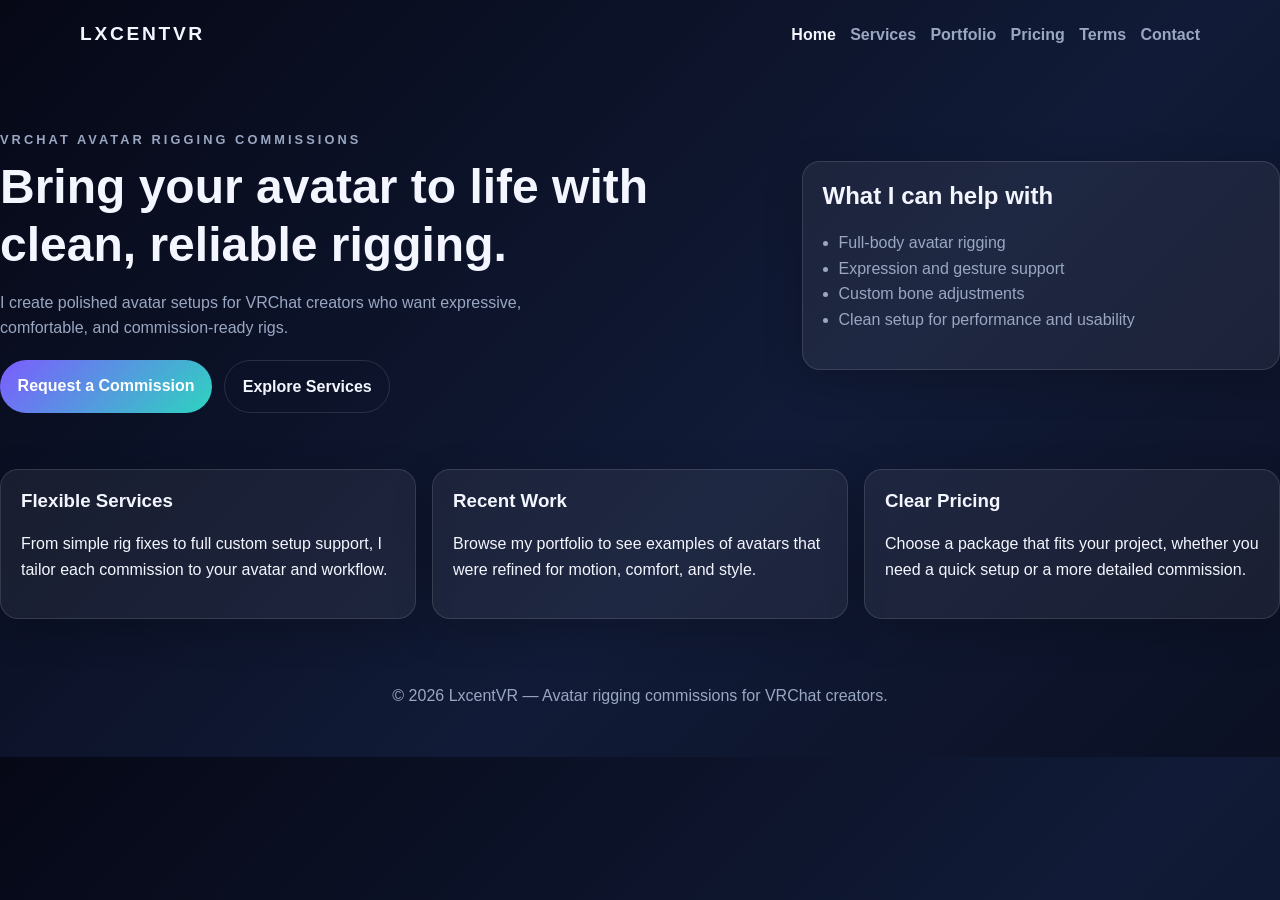
==== index.html @ e84f49bc "testing out Website" ====
<!DOCTYPE html>
<html lang="en">
  <head>
    <meta charset="UTF-8" />
    <meta name="viewport" content="width=device-width, initial-scale=1.0" />
    <title>LxcentVR | VRChat Avatar Rigging</title>
    <meta
      name="description"
      content="Commission avatar rigging services for VRChat creators. Clean rigs, custom support, and polished results."
    />
    <link rel="stylesheet" href="style.css" />
  </head>
  <body>
    <header class="site-header">
      <a class="brand" href="index.html">LxcentVR</a>
      <nav class="nav-links" aria-label="Main navigation">
        <a class="active" href="index.html">Home</a>
        <a href="services.html">Services</a>
        <a href="portfolio.html">Portfolio</a>
        <a href="pricing.html">Pricing</a>
        <a href="terms.html">Terms</a>
        <a href="contact.html">Contact</a>
      </nav>
    </header>

    <main>
      <section class="hero">
        <div>
          <p class="eyebrow">VRChat Avatar Rigging Commissions</p>
          <h1>Bring your avatar to life with clean, reliable rigging.</h1>
          <p>
            I create polished avatar setups for VRChat creators who want expressive,
            comfortable, and commission-ready rigs.
          </p>
          <div class="hero-actions">
            <a class="button primary" href="contact.html">Request a Commission</a>
            <a class="button secondary" href="services.html">Explore Services</a>
          </div>
        </div>

        <div class="hero-card">
          <h2>What I can help with</h2>
          <ul>
            <li>Full-body avatar rigging</li>
            <li>Expression and gesture support</li>
            <li>Custom bone adjustments</li>
            <li>Clean setup for performance and usability</li>
          </ul>
        </div>
      </section>

      <section class="cards-grid">
        <article class="card">
          <h3>Flexible Services</h3>
          <p>From simple rig fixes to full custom setup support, I tailor each commission to your avatar and workflow.</p>
        </article>
        <article class="card">
          <h3>Recent Work</h3>
          <p>Browse my portfolio to see examples of avatars that were refined for motion, comfort, and style.</p>
        </article>
        <article class="card">
          <h3>Clear Pricing</h3>
          <p>Choose a package that fits your project, whether you need a quick setup or a more detailed commission.</p>
        </article>
      </section>
    </main>

    <footer class="site-footer">
      <p>© 2026 LxcentVR — Avatar rigging commissions for VRChat creators.</p>
    </footer>
  </body>
</html>
---- style.css ----
:root {
  --bg: #060816;
  --bg-soft: #11162d;
  --panel: rgba(255, 255, 255, 0.06);
  --text: #f4f6ff;
  --muted: #9aa7c2;
  --accent: #7c5cff;
  --accent-2: #2dd4bf;
  --border: rgba(255, 255, 255, 0.12);
}

* {
  box-sizing: border-box;
}

body {
  margin: 0;
  font-family: "Segoe UI", Tahoma, Geneva, Verdana, sans-serif;
  background: linear-gradient(135deg, var(--bg), #111b37 60%, #0b1023);
  color: var(--text);
  line-height: 1.6;
}

img {
  max-width: 100%;
}

.site-header,
.page,
.site-footer {
  width: min(1120px, calc(100% - 2rem));
  margin: 0 auto;
}

.site-header {
  display: flex;
  justify-content: space-between;
  align-items: center;
  padding: 1.2rem 0;
}

.brand {
  font-size: 1.2rem;
  font-weight: 700;
  letter-spacing: 0.14em;
  text-transform: uppercase;
  color: var(--text);
  text-decoration: none;
}

.nav-links {
  display: flex;
  flex-wrap: wrap;
  gap: 0.9rem;
}

.nav-links a {
  color: var(--muted);
  text-decoration: none;
  font-weight: 600;
}

.nav-links a:hover,
.nav-links a.active {
  color: var(--text);
}

main {
  padding-bottom: 3rem;
}

.hero {
  display: grid;
  grid-template-columns: 1.3fr 0.8fr;
  gap: 1.5rem;
  padding: 3rem 0 2rem;
  align-items: center;
}

.eyebrow {
  color: var(--accent-2);
  letter-spacing: 0.24em;
  text-transform: uppercase;
  font-size: 0.8rem;
  font-weight: 700;
  margin-bottom: 0.5rem;
}

h1,
h2,
h3 {
  line-height: 1.2;
  margin-top: 0;
}

h1 {
  font-size: clamp(2rem, 4vw, 3rem);
  margin-bottom: 1rem;
}

.hero p {
  color: var(--muted);
  max-width: 60ch;
}

.hero-actions {
  display: flex;
  flex-wrap: wrap;
  gap: 0.75rem;
  margin-top: 1.2rem;
}

.button {
  display: inline-block;
  border-radius: 999px;
  padding: 0.8rem 1.1rem;
  text-decoration: none;
  font-weight: 700;
  transition: transform 0.2s ease, background 0.2s ease;
}

.button:hover {
  transform: translateY(-1px);
}

.button.primary {
  background: linear-gradient(135deg, var(--accent), var(--accent-2));
  color: white;
}

.button.secondary {
  background: transparent;
  border: 1px solid var(--border);
  color: var(--text);
}

.hero-card,
.card,
.price-card,
.contact-form {
  background: var(--panel);
  border: 1px solid var(--border);
  border-radius: 18px;
  padding: 1.25rem;
  box-shadow: 0 12px 40px rgba(0, 0, 0, 0.2);
}

.hero-card ul {
  padding-left: 1rem;
  color: var(--muted);
}

.cards-grid,
.pricing-grid {
  display: grid;
  gap: 1rem;
  grid-template-columns: repeat(3, minmax(0, 1fr));
  margin-top: 1.5rem;
}

.page {
  padding: 2rem 0 3rem;
}

.page-intro {
  margin-bottom: 1.5rem;
}

.price-card.featured {
  border-color: var(--accent-2);
  transform: translateY(-3px);
}

.price {
  font-size: 1.8rem;
  font-weight: 700;
  color: var(--accent-2);
}

.contact-layout {
  display: grid;
  grid-template-columns: 1.2fr 0.8fr;
  gap: 1rem;
}

.contact-form {
  display: grid;
  gap: 0.9rem;
}

label {
  display: grid;
  gap: 0.35rem;
  color: var(--muted);
  font-weight: 600;
}

input,
textarea {
  width: 100%;
  border: 1px solid var(--border);
  border-radius: 12px;
  padding: 0.8rem 0.9rem;
  background: rgba(255, 255, 255, 0.04);
  color: var(--text);
}

input::placeholder,
textarea::placeholder {
  color: #7a86a6;
}

.site-footer {
  padding: 0 0 2rem;
  color: var(--muted);
  text-align: center;
}

@media (max-width: 860px) {
  .hero,
  .contact-layout,
  .cards-grid,
  .pricing-grid {
    grid-template-columns: 1fr;
  }

  .site-header {
    flex-direction: column;
    gap: 0.7rem;
  }
}
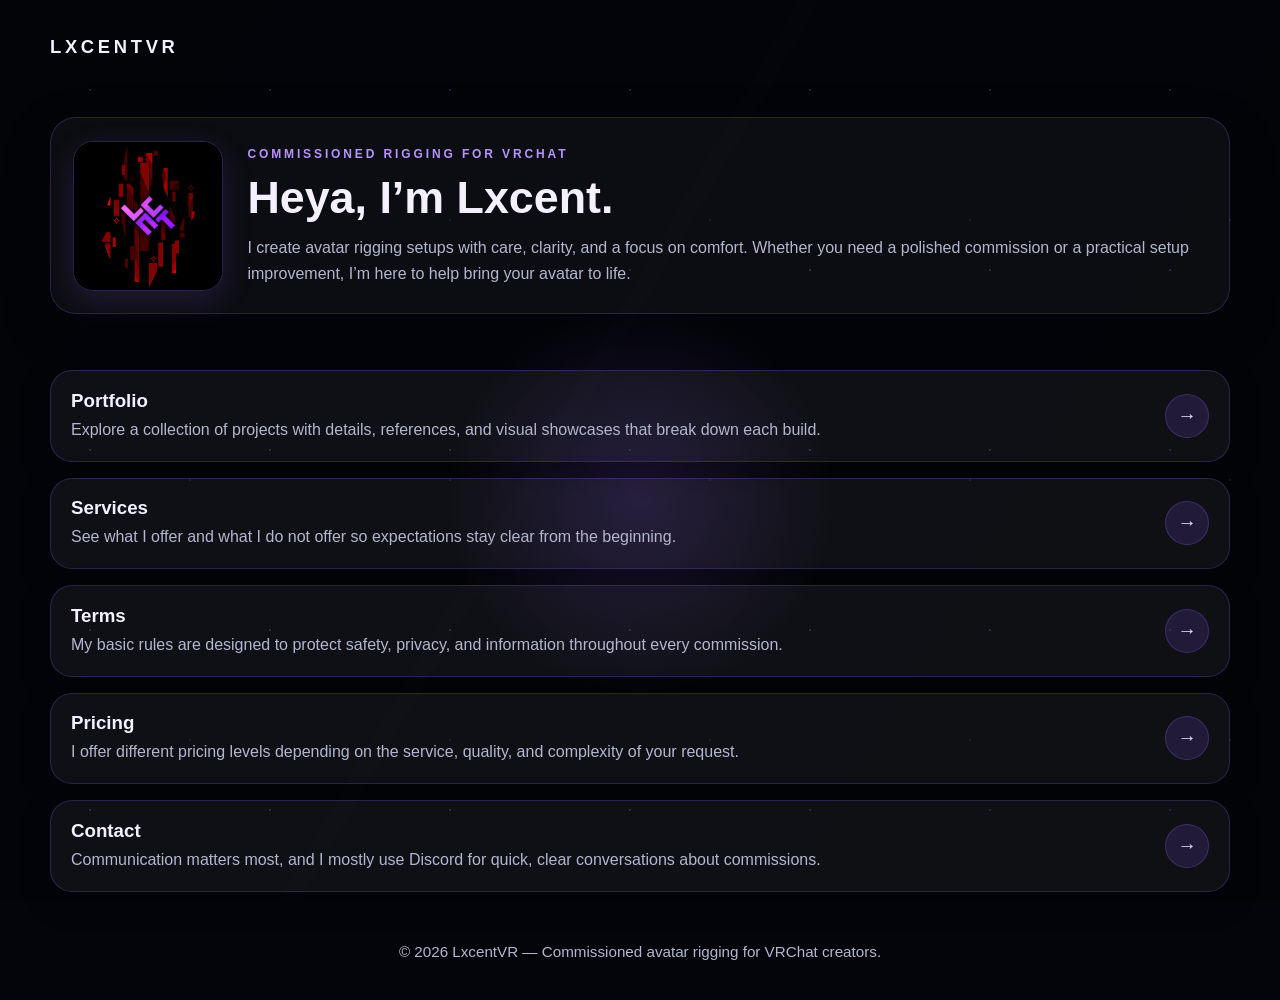
==== commit 60d73194: "Updating the looks" ====
--- a/index.html
+++ b/index.html
@@ -9,64 +9,92 @@
       content="Commission avatar rigging services for VRChat creators. Clean rigs, custom support, and polished results."
     />
     <link rel="stylesheet" href="style.css" />
+    <script defer src="script.js"></script>
   </head>
   <body>
-    <header class="site-header">
-      <a class="brand" href="index.html">LxcentVR</a>
-      <nav class="nav-links" aria-label="Main navigation">
-        <a class="active" href="index.html">Home</a>
-        <a href="services.html">Services</a>
-        <a href="portfolio.html">Portfolio</a>
-        <a href="pricing.html">Pricing</a>
-        <a href="terms.html">Terms</a>
-        <a href="contact.html">Contact</a>
-      </nav>
-    </header>
+    <div class="stars-layer" aria-hidden="true"></div>
 
-    <main>
-      <section class="hero">
-        <div>
-          <p class="eyebrow">VRChat Avatar Rigging Commissions</p>
-          <h1>Bring your avatar to life with clean, reliable rigging.</h1>
-          <p>
-            I create polished avatar setups for VRChat creators who want expressive,
-            comfortable, and commission-ready rigs.
-          </p>
-          <div class="hero-actions">
-            <a class="button primary" href="contact.html">Request a Commission</a>
-            <a class="button secondary" href="services.html">Explore Services</a>
+    <div class="page-shell">
+      <header class="site-header">
+        <a class="brand" href="index.html">LxcentVR</a>
+      </header>
+
+      <main>
+        <section class="hero intro-panel">
+          <div class="profile-block">
+            <img
+              class="profile-image"
+              src="General Images/Banner by Kaede Koro with Watermark.png"
+              alt="Lxcent profile banner"
+            />
+            <div>
+              <p class="eyebrow">Commissioned rigging for VRChat</p>
+              <h1>Heya, I’m Lxcent.</h1>
+              <p>
+                I create avatar rigging setups with care, clarity, and a focus on comfort.
+                Whether you need a polished commission or a practical setup improvement,
+                I’m here to help bring your avatar to life.
+              </p>
+            </div>
           </div>
-        </div>
+        </section>
 
-        <div class="hero-card">
-          <h2>What I can help with</h2>
-          <ul>
-            <li>Full-body avatar rigging</li>
-            <li>Expression and gesture support</li>
-            <li>Custom bone adjustments</li>
-            <li>Clean setup for performance and usability</li>
-          </ul>
-        </div>
-      </section>
+        <section class="cards-grid">
+          <a class="card-link" href="portfolio.html">
+            <article class="card nav-card">
+              <div>
+                <h3>Portfolio</h3>
+                <p>Explore a collection of projects with details, references, and visual showcases that break down each build.</p>
+              </div>
+              <span class="card-arrow">→</span>
+            </article>
+          </a>
 
-      <section class="cards-grid">
-        <article class="card">
-          <h3>Flexible Services</h3>
-          <p>From simple rig fixes to full custom setup support, I tailor each commission to your avatar and workflow.</p>
-        </article>
-        <article class="card">
-          <h3>Recent Work</h3>
-          <p>Browse my portfolio to see examples of avatars that were refined for motion, comfort, and style.</p>
-        </article>
-        <article class="card">
-          <h3>Clear Pricing</h3>
-          <p>Choose a package that fits your project, whether you need a quick setup or a more detailed commission.</p>
-        </article>
-      </section>
-    </main>
+          <a class="card-link" href="services.html">
+            <article class="card nav-card">
+              <div>
+                <h3>Services</h3>
+                <p>See what I offer and what I do not offer so expectations stay clear from the beginning.</p>
+              </div>
+              <span class="card-arrow">→</span>
+            </article>
+          </a>
 
-    <footer class="site-footer">
-      <p>© 2026 LxcentVR — Avatar rigging commissions for VRChat creators.</p>
-    </footer>
+          <a class="card-link" href="terms.html">
+            <article class="card nav-card">
+              <div>
+                <h3>Terms</h3>
+                <p>My basic rules are designed to protect safety, privacy, and information throughout every commission.</p>
+              </div>
+              <span class="card-arrow">→</span>
+            </article>
+          </a>
+
+          <a class="card-link" href="pricing.html">
+            <article class="card nav-card">
+              <div>
+                <h3>Pricing</h3>
+                <p>I offer different pricing levels depending on the service, quality, and complexity of your request.</p>
+              </div>
+              <span class="card-arrow">→</span>
+            </article>
+          </a>
+
+          <a class="card-link" href="contact.html">
+            <article class="card nav-card">
+              <div>
+                <h3>Contact</h3>
+                <p>Communication matters most, and I mostly use Discord for quick, clear conversations about commissions.</p>
+              </div>
+              <span class="card-arrow">→</span>
+            </article>
+          </a>
+        </section>
+      </main>
+
+      <footer class="site-footer">
+        <p>© 2026 LxcentVR — Commissioned avatar rigging for VRChat creators.</p>
+      </footer>
+    </div>
   </body>
 </html>
--- a/style.css
+++ b/style.css
@@ -1,152 +1,139 @@
 :root {
-  --bg: #060816;
-  --bg-soft: #11162d;
-  --panel: rgba(255, 255, 255, 0.06);
-  --text: #f4f6ff;
-  --muted: #9aa7c2;
-  --accent: #7c5cff;
-  --accent-2: #2dd4bf;
-  --border: rgba(255, 255, 255, 0.12);
+  --bg: #04050a;
+  --panel: rgba(255, 255, 255, 0.05);
+  --panel-hover: rgba(255, 255, 255, 0.1);
+  --text: #f4f0ff;
+  --muted: #b2b7cf;
+  --accent: #8c5bff;
+  --accent-soft: rgba(140, 91, 255, 0.25);
+  --border: rgba(140, 91, 255, 0.24);
+  --pointer-x: 50%;
+  --pointer-y: 50%;
+  --star-brightness: 0.35;
 }
 
 * {
   box-sizing: border-box;
+}
+
+html {
+  scroll-behavior: smooth;
 }
 
 body {
   margin: 0;
   font-family: "Segoe UI", Tahoma, Geneva, Verdana, sans-serif;
-  background: linear-gradient(135deg, var(--bg), #111b37 60%, #0b1023);
   color: var(--text);
   line-height: 1.6;
+  background: radial-gradient(circle at var(--pointer-x) var(--pointer-y), rgba(140, 91, 255, 0.18), transparent 24%), var(--bg);
+  min-height: 100vh;
+}
+
+body::before {
+  content: "";
+  position: fixed;
+  inset: 0;
+  background-image:
+    radial-gradient(circle, rgba(140, 91, 255, 0.72) 1px, transparent 1.2px),
+    radial-gradient(circle, rgba(140, 91, 255, 0.45) 1px, transparent 1.3px);
+  background-size: 180px 180px, 260px 260px;
+  background-position: 0 0, 60px 90px;
+  opacity: calc(0.24 + var(--star-brightness) * 0.35);
+  pointer-events: none;
+  z-index: -2;
+}
+
+body::after {
+  content: "";
+  position: fixed;
+  inset: 0;
+  background: linear-gradient(120deg, rgba(0, 0, 0, 0.15), transparent 45%, rgba(0, 0, 0, 0.2));
+  pointer-events: none;
+  z-index: -1;
 }
 
 img {
   max-width: 100%;
-}
-
-.site-header,
-.page,
-.site-footer {
-  width: min(1120px, calc(100% - 2rem));
+  display: block;
+}
+
+.page-shell {
+  width: min(1180px, calc(100% - 2rem));
   margin: 0 auto;
+  padding: 1rem 0 2rem;
 }
 
 .site-header {
   display: flex;
   justify-content: space-between;
   align-items: center;
-  padding: 1.2rem 0;
+  padding: 1rem 0 1.5rem;
 }
 
 .brand {
-  font-size: 1.2rem;
+  font-size: 1.15rem;
   font-weight: 700;
-  letter-spacing: 0.14em;
+  letter-spacing: 0.2em;
   text-transform: uppercase;
   color: var(--text);
   text-decoration: none;
 }
 
-.nav-links {
+main {
+  padding-bottom: 2rem;
+}
+
+.hero {
+  padding: 1rem 0 2rem;
+}
+
+.intro-panel {
+  padding: 2rem 0 2.5rem;
+}
+
+.profile-block {
   display: flex;
-  flex-wrap: wrap;
-  gap: 0.9rem;
-}
-
-.nav-links a {
-  color: var(--muted);
-  text-decoration: none;
-  font-weight: 600;
-}
-
-.nav-links a:hover,
-.nav-links a.active {
-  color: var(--text);
-}
-
-main {
-  padding-bottom: 3rem;
-}
-
-.hero {
-  display: grid;
-  grid-template-columns: 1.3fr 0.8fr;
+  align-items: center;
   gap: 1.5rem;
-  padding: 3rem 0 2rem;
-  align-items: center;
+  background: rgba(255, 255, 255, 0.04);
+  border: 1px solid var(--border);
+  border-radius: 26px;
+  padding: 1.4rem;
+  box-shadow: 0 18px 50px rgba(0, 0, 0, 0.22);
+}
+
+.profile-image {
+  width: 150px;
+  height: 150px;
+  object-fit: cover;
+  border-radius: 20px;
+  border: 1px solid var(--border);
+  box-shadow: 0 10px 30px rgba(140, 91, 255, 0.16);
 }
 
 .eyebrow {
-  color: var(--accent-2);
+  color: #b893ff;
   letter-spacing: 0.24em;
   text-transform: uppercase;
-  font-size: 0.8rem;
+  font-size: 0.75rem;
   font-weight: 700;
-  margin-bottom: 0.5rem;
+  margin: 0 0 0.5rem;
 }
 
 h1,
 h2,
 h3 {
-  line-height: 1.2;
+  line-height: 1.15;
   margin-top: 0;
 }
 
 h1 {
-  font-size: clamp(2rem, 4vw, 3rem);
-  margin-bottom: 1rem;
-}
-
-.hero p {
-  color: var(--muted);
-  max-width: 60ch;
-}
-
-.hero-actions {
-  display: flex;
-  flex-wrap: wrap;
-  gap: 0.75rem;
-  margin-top: 1.2rem;
-}
-
-.button {
-  display: inline-block;
-  border-radius: 999px;
-  padding: 0.8rem 1.1rem;
-  text-decoration: none;
-  font-weight: 700;
-  transition: transform 0.2s ease, background 0.2s ease;
-}
-
-.button:hover {
-  transform: translateY(-1px);
-}
-
-.button.primary {
-  background: linear-gradient(135deg, var(--accent), var(--accent-2));
-  color: white;
-}
-
-.button.secondary {
-  background: transparent;
-  border: 1px solid var(--border);
-  color: var(--text);
-}
-
-.hero-card,
-.card,
-.price-card,
-.contact-form {
-  background: var(--panel);
-  border: 1px solid var(--border);
-  border-radius: 18px;
-  padding: 1.25rem;
-  box-shadow: 0 12px 40px rgba(0, 0, 0, 0.2);
-}
-
-.hero-card ul {
-  padding-left: 1rem;
+  font-size: clamp(2rem, 3.6vw, 2.8rem);
+  margin-bottom: 0.7rem;
+}
+
+p {
+  margin: 0;
   color: var(--muted);
 }
 
@@ -154,38 +141,118 @@
 .pricing-grid {
   display: grid;
   gap: 1rem;
-  grid-template-columns: repeat(3, minmax(0, 1fr));
-  margin-top: 1.5rem;
+  margin-top: 1rem;
+}
+
+.cards-grid {
+  grid-template-columns: 1fr;
+}
+
+.card-link {
+  text-decoration: none;
+  color: inherit;
+}
+
+.card,
+.price-card,
+.contact-form {
+  position: relative;
+  background: rgba(255, 255, 255, 0.05);
+  border: 1px solid var(--border);
+  border-radius: 22px;
+  padding: 1.15rem 1.25rem;
+  box-shadow: 0 10px 32px rgba(0, 0, 0, 0.24);
+  transition: transform 0.25s ease, border-color 0.25s ease, background-color 0.25s ease, box-shadow 0.25s ease;
+}
+
+.card:hover,
+.price-card:hover,
+.contact-form:hover,
+.project-card:hover {
+  transform: translateY(-5px);
+  border-color: #c6a9ff;
+  background: var(--panel-hover);
+  box-shadow: 0 12px 45px rgba(140, 91, 255, 0.16);
+}
+
+.nav-card {
+  display: flex;
+  justify-content: space-between;
+  align-items: center;
+  gap: 1rem;
+}
+
+.nav-card h3 {
+  margin-bottom: 0.35rem;
+}
+
+.card-arrow {
+  display: inline-flex;
+  width: 44px;
+  height: 44px;
+  align-items: center;
+  justify-content: center;
+  border-radius: 50%;
+  background: rgba(140, 91, 255, 0.15);
+  color: #e7dcff;
+  font-size: 1.2rem;
+  border: 1px solid rgba(140, 91, 255, 0.28);
+  transition: background-color 0.25s ease, color 0.25s ease;
+}
+
+.card-link:hover .card-arrow {
+  background: rgba(140, 91, 255, 0.35);
+  color: white;
 }
 
 .page {
-  padding: 2rem 0 3rem;
+  padding: 1rem 0 2rem;
 }
 
 .page-intro {
-  margin-bottom: 1.5rem;
+  margin-bottom: 1.2rem;
+}
+
+.portfolio-grid {
+  grid-template-columns: 1fr;
+}
+
+.project-card {
+  overflow: hidden;
+  padding: 0;
+}
+
+.project-card img {
+  width: 100%;
+  height: 230px;
+  object-fit: cover;
+  border-bottom: 1px solid var(--border);
+}
+
+.project-content {
+  padding: 1rem 1.2rem 1.2rem;
 }
 
 .price-card.featured {
-  border-color: var(--accent-2);
-  transform: translateY(-3px);
+  border-color: #c6a9ff;
 }
 
 .price {
   font-size: 1.8rem;
   font-weight: 700;
-  color: var(--accent-2);
+  color: #c6a9ff;
+  margin: 0.25rem 0 0.4rem;
 }
 
 .contact-layout {
   display: grid;
-  grid-template-columns: 1.2fr 0.8fr;
+  grid-template-columns: 1.1fr 0.9fr;
   gap: 1rem;
 }
 
 .contact-form {
   display: grid;
-  gap: 0.9rem;
+  gap: 0.8rem;
 }
 
 label {
@@ -207,25 +274,36 @@
 
 input::placeholder,
 textarea::placeholder {
-  color: #7a86a6;
+  color: #7c85a3;
 }
 
 .site-footer {
-  padding: 0 0 2rem;
+  padding: 1rem 0 0.25rem;
   color: var(--muted);
   text-align: center;
+  font-size: 0.95rem;
+}
+
+.stars-layer {
+  position: fixed;
+  inset: 0;
+  pointer-events: none;
+  z-index: -1;
 }
 
 @media (max-width: 860px) {
-  .hero,
-  .contact-layout,
-  .cards-grid,
-  .pricing-grid {
+  .profile-block,
+  .contact-layout {
     grid-template-columns: 1fr;
+    display: grid;
   }
 
+  .profile-image {
+    width: 100%;
+    height: 220px;
+  }
+
   .site-header {
-    flex-direction: column;
-    gap: 0.7rem;
+    justify-content: center;
   }
 }
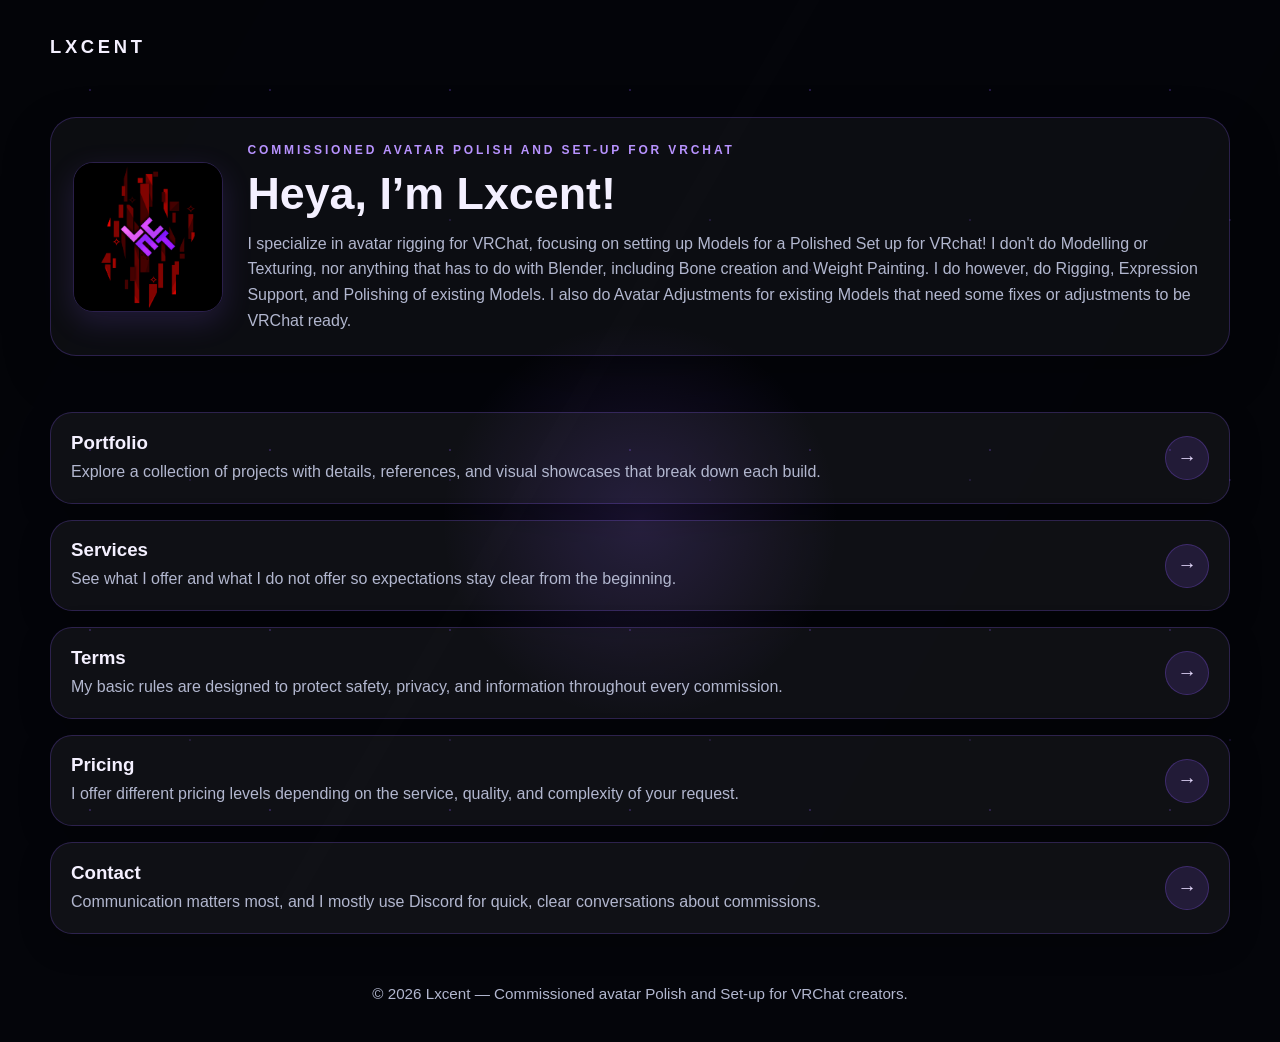
==== commit 73998585: "Small index changes" ====
--- a/index.html
+++ b/index.html
@@ -3,10 +3,10 @@
   <head>
     <meta charset="UTF-8" />
     <meta name="viewport" content="width=device-width, initial-scale=1.0" />
-    <title>LxcentVR | VRChat Avatar Rigging</title>
+    <title>Lxcent | VRChat Avatar Feature Setup & Polish</title>
     <meta
       name="description"
-      content="Commission avatar rigging services for VRChat creators. Clean rigs, custom support, and polished results."
+      content="Commission avatar polishing and set-up services for VRChat Models. Clean rigs, custom support, and polished results."
     />
     <link rel="stylesheet" href="style.css" />
     <script defer src="script.js"></script>
@@ -16,7 +16,7 @@
 
     <div class="page-shell">
       <header class="site-header">
-        <a class="brand" href="index.html">LxcentVR</a>
+        <a class="brand" href="index.html">Lxcent</a>
       </header>
 
       <main>
@@ -28,12 +28,12 @@
               alt="Lxcent profile banner"
             />
             <div>
-              <p class="eyebrow">Commissioned rigging for VRChat</p>
-              <h1>Heya, I’m Lxcent.</h1>
+              <p class="eyebrow">Commissioned Avatar Polish and Set-up for VRChat</p>
+              <h1>Heya, I’m Lxcent!</h1>
               <p>
-                I create avatar rigging setups with care, clarity, and a focus on comfort.
-                Whether you need a polished commission or a practical setup improvement,
-                I’m here to help bring your avatar to life.
+                I specialize in avatar rigging for VRChat, focusing on setting up Models for a Polished Set up for VRchat! 
+                I don't do Modelling or Texturing, nor anything that has to do with Blender, including Bone creation and Weight Painting. I do however, do Rigging, Expression Support, and Polishing of existing Models.
+                I also do Avatar Adjustments for existing Models that need some fixes or adjustments to be VRChat ready.
               </p>
             </div>
           </div>
@@ -93,7 +93,7 @@
       </main>
 
       <footer class="site-footer">
-        <p>© 2026 LxcentVR — Commissioned avatar rigging for VRChat creators.</p>
+        <p>© 2026 Lxcent — Commissioned avatar Polish and Set-up for VRChat creators.</p>
       </footer>
     </div>
   </body>
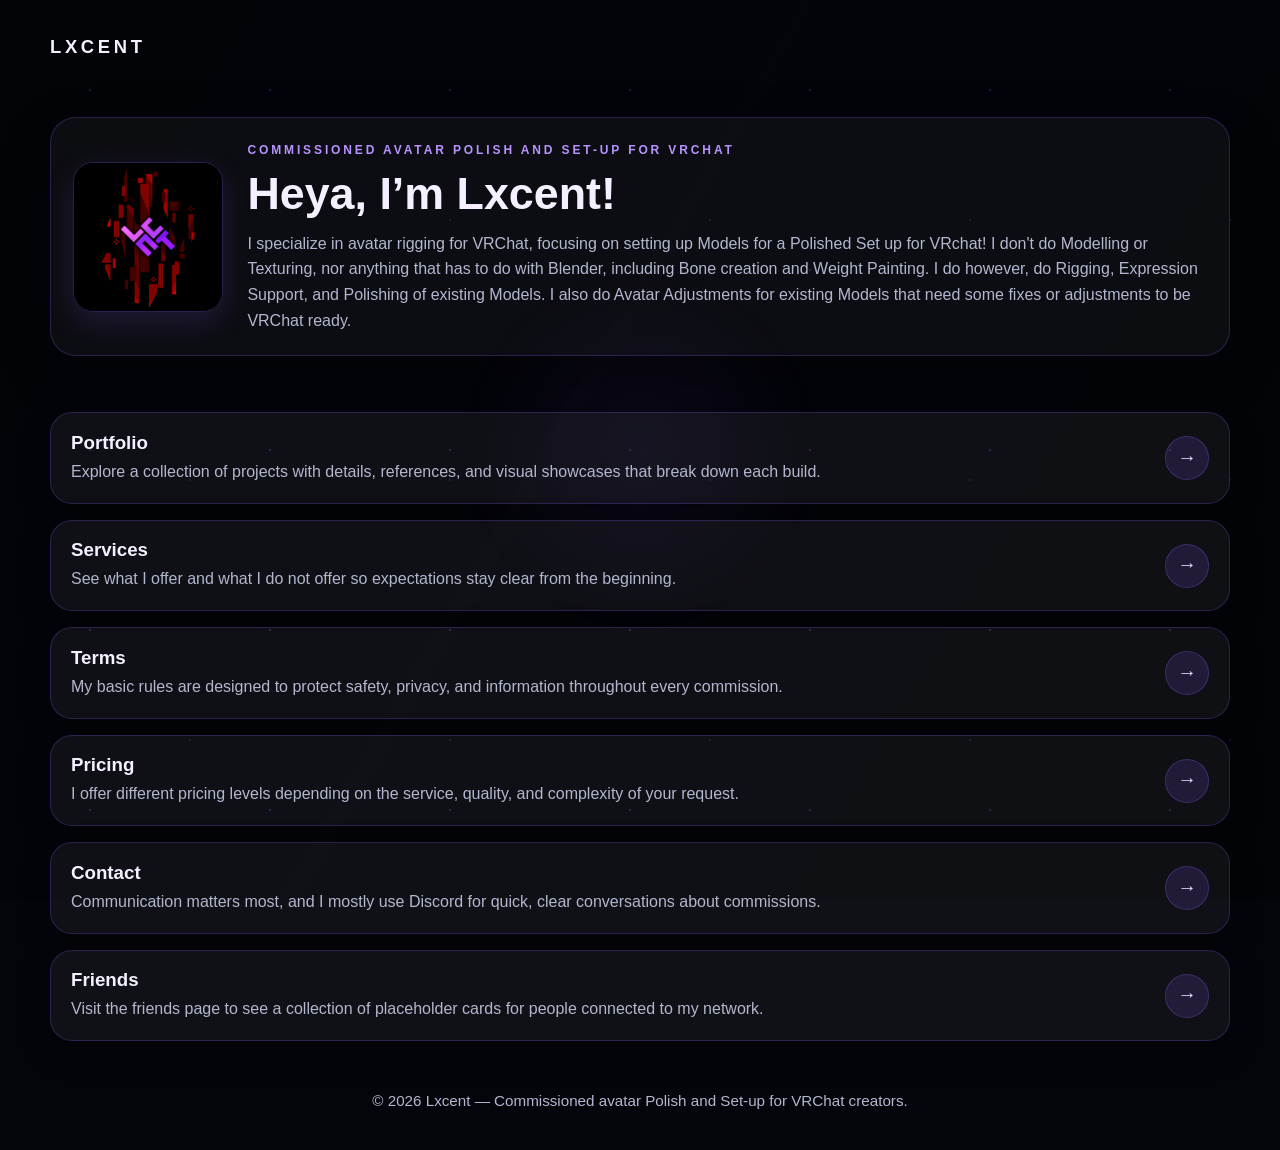
==== commit af909d94: "Added Friends card to index.html" ====
--- a/index.html
+++ b/index.html
@@ -4,6 +4,7 @@
     <meta charset="UTF-8" />
     <meta name="viewport" content="width=device-width, initial-scale=1.0" />
     <title>Lxcent | VRChat Avatar Feature Setup & Polish</title>
+    <icon rel="icon" href="General Images/Banner by Kaede Koro with Watermark.png" />
     <meta
       name="description"
       content="Commission avatar polishing and set-up services for VRChat Models. Clean rigs, custom support, and polished results."
@@ -89,6 +90,16 @@
               <span class="card-arrow">→</span>
             </article>
           </a>
+
+          <a class="card-link" href="friends.html">
+            <article class="card nav-card">
+              <div>
+                <h3>Friends</h3>
+                <p>Visit the friends page to see a collection of placeholder cards for people connected to my network.</p>
+              </div>
+              <span class="card-arrow">→</span>
+            </article>
+          </a>
         </section>
       </main>
 
--- a/style.css
+++ b/style.css
@@ -7,8 +7,8 @@
   --accent: #8c5bff;
   --accent-soft: rgba(140, 91, 255, 0.25);
   --border: rgba(140, 91, 255, 0.24);
-  --pointer-x: 50%;
-  --pointer-y: 50%;
+  --pointer-x: 50vw;
+  --pointer-y: 50vh;
   --star-brightness: 0.35;
 }
 
@@ -25,19 +25,21 @@
   font-family: "Segoe UI", Tahoma, Geneva, Verdana, sans-serif;
   color: var(--text);
   line-height: 1.6;
-  background: radial-gradient(circle at var(--pointer-x) var(--pointer-y), rgba(140, 91, 255, 0.18), transparent 24%), var(--bg);
+  background: var(--bg);
   min-height: 100vh;
+  padding: 0 0.8rem;
 }
 
 body::before {
   content: "";
   position: fixed;
   inset: 0;
-  background-image:
+  background:
+    radial-gradient(circle at var(--pointer-x) var(--pointer-y), rgba(140, 91, 255, 0.18), transparent 24%),
     radial-gradient(circle, rgba(140, 91, 255, 0.72) 1px, transparent 1.2px),
     radial-gradient(circle, rgba(140, 91, 255, 0.45) 1px, transparent 1.3px);
-  background-size: 180px 180px, 260px 260px;
-  background-position: 0 0, 60px 90px;
+  background-size: auto, 180px 180px, 260px 260px;
+  background-position: 0 0, 0 0, 60px 90px;
   opacity: calc(0.24 + var(--star-brightness) * 0.35);
   pointer-events: none;
   z-index: -2;
@@ -58,7 +60,7 @@
 }
 
 .page-shell {
-  width: min(1180px, calc(100% - 2rem));
+  width: min(1180px, 100%);
   margin: 0 auto;
   padding: 1rem 0 2rem;
 }
@@ -142,6 +144,7 @@
   display: grid;
   gap: 1rem;
   margin-top: 1rem;
+  width: 100%;
 }
 
 .cards-grid {
@@ -211,6 +214,11 @@
 
 .page-intro {
   margin-bottom: 1.2rem;
+  padding: 0 0.2rem;
+}
+
+.lower-section {
+  margin-top: 2rem;
 }
 
 .portfolio-grid {
@@ -237,6 +245,98 @@
   border-color: #c6a9ff;
 }
 
+.note-card,
+.status-note {
+  background: rgba(255, 255, 255, 0.05);
+  border: 1px solid var(--border);
+  border-radius: 22px;
+  padding: 1rem 1.2rem;
+  margin-bottom: 1rem;
+  box-shadow: 0 10px 32px rgba(0, 0, 0, 0.24);
+}
+
+.status-note {
+  display: flex;
+  justify-content: space-between;
+  gap: 1rem;
+  flex-wrap: wrap;
+}
+
+.pricing-two-column {
+  display: grid;
+  grid-template-columns: repeat(2, minmax(0, 1fr));
+  gap: 1rem;
+  margin-bottom: 1rem;
+}
+
+.pricing-panel {
+  display: flex;
+  flex-direction: column;
+  gap: 0.9rem;
+}
+
+.panel-description {
+  color: #c7cce3;
+}
+
+.package-select {
+  display: grid;
+  gap: 0.35rem;
+  color: var(--muted);
+  font-weight: 600;
+}
+
+.package-select select {
+  width: 100%;
+  border: 1px solid rgba(140, 91, 255, 0.35);
+  border-radius: 12px;
+  padding: 0.75rem 0.9rem;
+  background: linear-gradient(135deg, rgba(10, 12, 24, 0.95), rgba(34, 26, 56, 0.95));
+  color: var(--text);
+  box-shadow: inset 0 0 0 1px rgba(255, 255, 255, 0.04);
+  -moz-appearance: none;
+  -webkit-appearance: none;
+  appearance: none;
+  color-scheme: dark;
+}
+
+.package-select select:focus {
+  outline: none;
+  border-color: #c6a9ff;
+  box-shadow: 0 0 0 2px rgba(140, 91, 255, 0.25);
+}
+
+.package-select select option {
+  background: #120f1f;
+  color: var(--text);
+}
+
+.package-details {
+  padding: 0.8rem 0;
+  border-top: 1px solid rgba(140, 91, 255, 0.18);
+  border-bottom: 1px solid rgba(140, 91, 255, 0.18);
+}
+
+.package-details h4 {
+  margin: 0 0 0.5rem;
+  color: #d8c7ff;
+}
+
+.package-details ul {
+  padding-left: 1rem;
+  margin: 0 0 0.6rem;
+  color: var(--muted);
+}
+
+.negative-list {
+  color: #ffbdbd;
+}
+
+.package-footnote {
+  font-size: 0.95rem;
+  color: #c7cce3;
+}
+
 .price {
   font-size: 1.8rem;
   font-weight: 700;
@@ -244,15 +344,114 @@
   margin: 0.25rem 0 0.4rem;
 }
 
-.contact-layout {
+.custom-note {
+  margin-top: 0.5rem;
+}
+
+.contact-card {
+  background: rgba(255, 255, 255, 0.05);
+  border: 1px solid var(--border);
+  border-radius: 24px;
+  padding: 1.3rem;
+  box-shadow: 0 12px 40px rgba(0, 0, 0, 0.24);
+  max-width: 760px;
+  margin: 0 auto;
+}
+
+.friends-grid {
   display: grid;
-  grid-template-columns: 1.1fr 0.9fr;
+  grid-template-columns: repeat(2, minmax(0, 1fr));
   gap: 1rem;
-}
-
-.contact-form {
-  display: grid;
+  margin-top: 1rem;
+}
+
+.friend-card {
+  background: rgba(255, 255, 255, 0.05);
+  border: 1px solid var(--border);
+  border-radius: 24px;
+  padding: 1rem;
+  box-shadow: 0 12px 40px rgba(0, 0, 0, 0.24);
+  display: flex;
+  flex-direction: column;
+  gap: 0.9rem;
+}
+
+.friend-avatar {
+  width: 100%;
+  height: 220px;
+  object-fit: cover;
+  border-radius: 18px;
+  border: 1px solid var(--border);
+}
+
+.friend-content h3 {
+  margin-bottom: 0.4rem;
+}
+
+.friend-title {
+  letter-spacing: 0.2em;
+  text-transform: uppercase;
+  color: #c7b0ff;
+  font-size: 0.78rem;
+  font-weight: 700;
+}
+
+.friend-actions {
+  display: flex;
+  flex-wrap: wrap;
+  gap: 0.6rem;
+  margin-top: auto;
+}
+
+.contact-card h3 {
+  margin-bottom: 0.5rem;
+}
+
+.contact-actions {
+  display: flex;
+  flex-wrap: wrap;
   gap: 0.8rem;
+  align-items: center;
+  margin-top: 1rem;
+  position: relative;
+}
+
+.icon-button {
+  display: inline-flex;
+  align-items: center;
+  gap: 0.6rem;
+  border-radius: 999px;
+  padding: 0.8rem 1rem;
+  border: 1px solid rgba(140, 91, 255, 0.3);
+  background: rgba(140, 91, 255, 0.12);
+  color: var(--text);
+  text-decoration: none;
+  cursor: pointer;
+  transition: transform 0.2s ease, background-color 0.2s ease;
+}
+
+.icon-button:hover {
+  transform: translateY(-2px);
+  background: rgba(140, 91, 255, 0.25);
+}
+
+.copy-bubble {
+  display: inline-flex;
+  align-items: center;
+  padding: 0.6rem 0.8rem;
+  border-radius: 999px;
+  background: rgba(255, 255, 255, 0.08);
+  border: 1px solid rgba(140, 91, 255, 0.2);
+  color: #e6dcff;
+  opacity: 0;
+  transform: translateY(8px);
+  pointer-events: none;
+  transition: opacity 0.2s ease, transform 0.2s ease;
+}
+
+.copy-bubble.visible {
+  opacity: 1;
+  transform: translateY(0);
 }
 
 label {
@@ -293,7 +492,9 @@
 
 @media (max-width: 860px) {
   .profile-block,
-  .contact-layout {
+  .contact-layout,
+  .pricing-two-column,
+  .friends-grid {
     grid-template-columns: 1fr;
     display: grid;
   }
@@ -306,4 +507,8 @@
   .site-header {
     justify-content: center;
   }
-}
+
+  body {
+    padding: 0 0.6rem;
+  }
+}
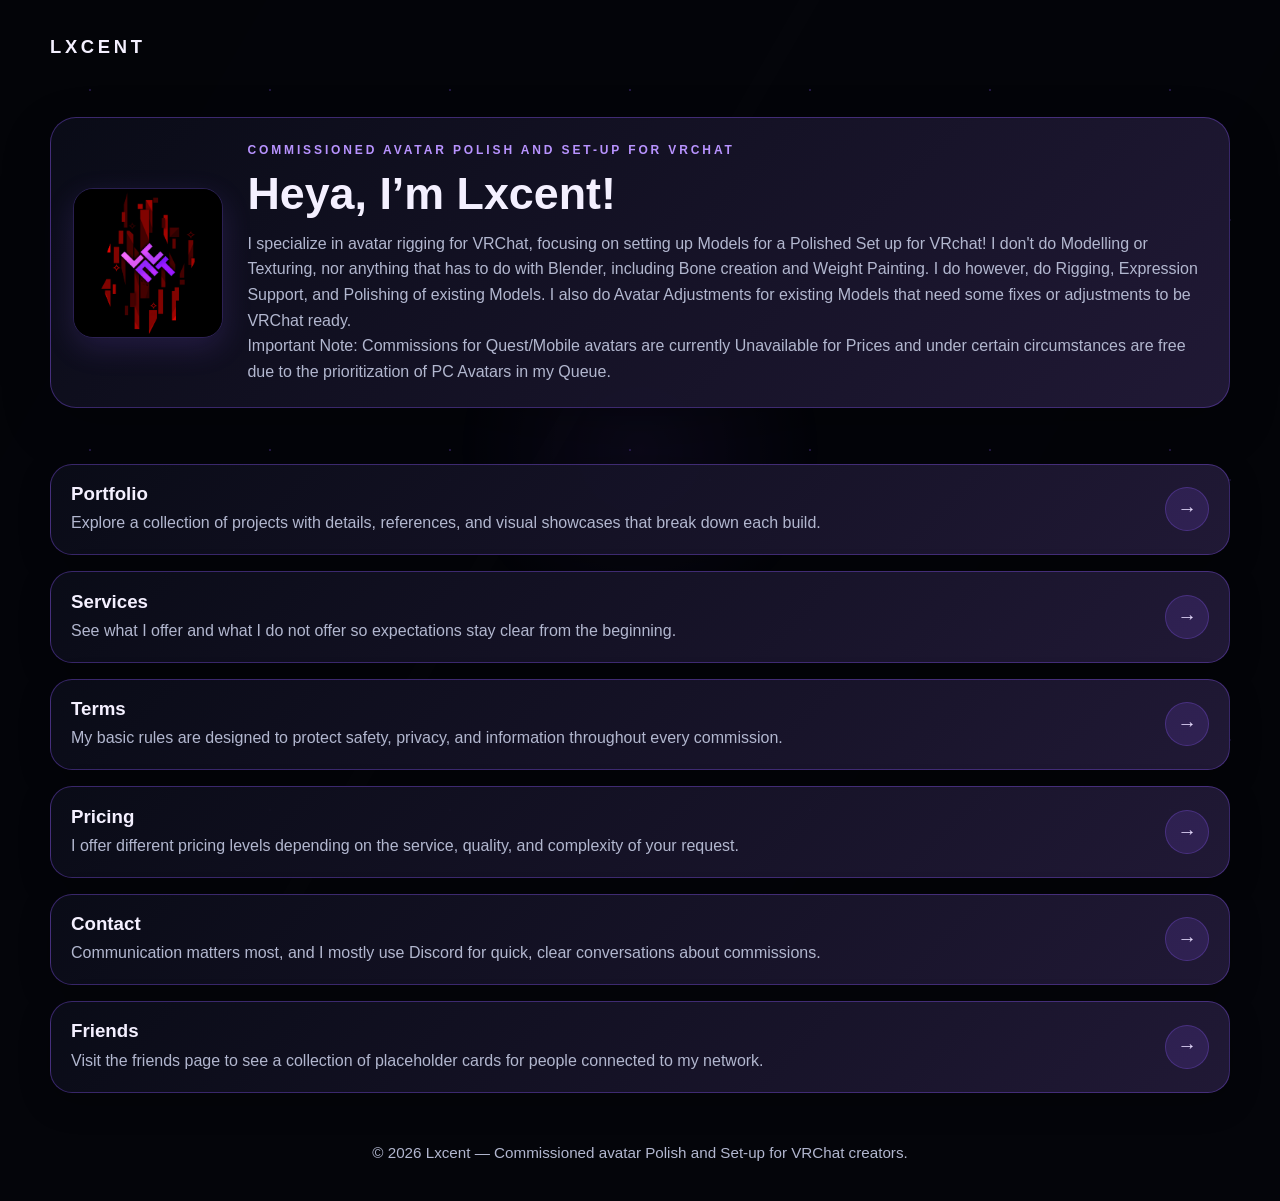
==== commit b066fdb6: "Text changes so that users are warned!" ====
--- a/index.html
+++ b/index.html
@@ -35,6 +35,9 @@
                 I specialize in avatar rigging for VRChat, focusing on setting up Models for a Polished Set up for VRchat! 
                 I don't do Modelling or Texturing, nor anything that has to do with Blender, including Bone creation and Weight Painting. I do however, do Rigging, Expression Support, and Polishing of existing Models.
                 I also do Avatar Adjustments for existing Models that need some fixes or adjustments to be VRChat ready.
+              </p>
+              <p>
+                Important Note: Commissions for Quest/Mobile avatars are currently Unavailable for Prices and under certain circumstances are free due to the prioritization of PC Avatars in my Queue.
               </p>
             </div>
           </div>
--- a/style.css
+++ b/style.css
@@ -97,8 +97,8 @@
   display: flex;
   align-items: center;
   gap: 1.5rem;
-  background: rgba(255, 255, 255, 0.04);
-  border: 1px solid var(--border);
+  background: linear-gradient(135deg, rgba(10, 12, 24, 0.95), rgba(34, 26, 56, 0.95));
+  border: 1px solid rgba(140, 91, 255, 0.35);
   border-radius: 26px;
   padding: 1.4rem;
   box-shadow: 0 18px 50px rgba(0, 0, 0, 0.22);
@@ -160,8 +160,8 @@
 .price-card,
 .contact-form {
   position: relative;
-  background: rgba(255, 255, 255, 0.05);
-  border: 1px solid var(--border);
+  background: linear-gradient(135deg, rgba(10, 12, 24, 0.95), rgba(34, 26, 56, 0.95));
+  border: 1px solid rgba(140, 91, 255, 0.35);
   border-radius: 22px;
   padding: 1.15rem 1.25rem;
   box-shadow: 0 10px 32px rgba(0, 0, 0, 0.24);
@@ -174,7 +174,7 @@
 .project-card:hover {
   transform: translateY(-5px);
   border-color: #c6a9ff;
-  background: var(--panel-hover);
+  background: rgba(0, 0, 0, 0);
   box-shadow: 0 12px 45px rgba(140, 91, 255, 0.16);
 }
 
@@ -247,8 +247,8 @@
 
 .note-card,
 .status-note {
-  background: rgba(255, 255, 255, 0.05);
-  border: 1px solid var(--border);
+  background: linear-gradient(135deg, rgba(10, 12, 24, 0.95), rgba(34, 26, 56, 0.95));
+  border: 1px solid rgba(140, 91, 255, 0.35);
   border-radius: 22px;
   padding: 1rem 1.2rem;
   margin-bottom: 1rem;
@@ -349,8 +349,8 @@
 }
 
 .contact-card {
-  background: rgba(255, 255, 255, 0.05);
-  border: 1px solid var(--border);
+  background: linear-gradient(135deg, rgba(10, 12, 24, 0.95), rgba(34, 26, 56, 0.95));
+  border: 1px solid rgba(140, 91, 255, 0.35);
   border-radius: 24px;
   padding: 1.3rem;
   box-shadow: 0 12px 40px rgba(0, 0, 0, 0.24);
@@ -359,33 +359,44 @@
 }
 
 .friends-grid {
-  display: grid;
-  grid-template-columns: repeat(2, minmax(0, 1fr));
+  display: flex;
+  flex-direction: column;
   gap: 1rem;
   margin-top: 1rem;
+  width: 100%;
 }
 
 .friend-card {
-  background: rgba(255, 255, 255, 0.05);
+  width: 100%;
+  display: flex;
+  align-items: center;
+  gap: 1.5rem;
+  background: linear-gradient(135deg, rgba(10, 12, 24, 0.95), rgba(34, 26, 56, 0.95));
+  border: 1px solid rgba(140, 91, 255, 0.35);
+  border-radius: 26px;
+  padding: 1.4rem;
+  box-shadow: 0 18px 50px rgba(0, 0, 0, 0.22);
+}
+
+.friend-avatar {
+  width: 150px;
+  height: 150px;
+  object-fit: cover;
+  border-radius: 20px;
   border: 1px solid var(--border);
-  border-radius: 24px;
-  padding: 1rem;
-  box-shadow: 0 12px 40px rgba(0, 0, 0, 0.24);
+  box-shadow: 0 10px 30px rgba(140, 91, 255, 0.16);
+  flex-shrink: 0;
+}
+
+.friend-body {
   display: flex;
   flex-direction: column;
-  gap: 0.9rem;
-}
-
-.friend-avatar {
-  width: 100%;
-  height: 220px;
-  object-fit: cover;
-  border-radius: 18px;
-  border: 1px solid var(--border);
-}
-
-.friend-content h3 {
-  margin-bottom: 0.4rem;
+  flex: 1;
+  min-width: 0;
+}
+
+.friend-body h3 {
+  margin-bottom: 0.35rem;
 }
 
 .friend-title {
@@ -394,13 +405,14 @@
   color: #c7b0ff;
   font-size: 0.78rem;
   font-weight: 700;
+  margin-bottom: 0.25rem;
 }
 
 .friend-actions {
   display: flex;
   flex-wrap: wrap;
   gap: 0.6rem;
-  margin-top: auto;
+  margin-top: 0.95rem;
 }
 
 .contact-card h3 {
@@ -423,7 +435,7 @@
   border-radius: 999px;
   padding: 0.8rem 1rem;
   border: 1px solid rgba(140, 91, 255, 0.3);
-  background: rgba(140, 91, 255, 0.12);
+  background: linear-gradient(135deg, rgba(10, 12, 24, 0.95), rgba(34, 26, 56, 0.95));
   color: var(--text);
   text-decoration: none;
   cursor: pointer;
@@ -432,7 +444,9 @@
 
 .icon-button:hover {
   transform: translateY(-2px);
-  background: rgba(140, 91, 255, 0.25);
+  background: rgb(0, 0, 0);
+  border-color: #c7adff;
+  box-shadow: 0 0 0 1px rgba(231, 220, 255, 0.4), 0 0 18px rgba(140, 91, 255, 0.24);
 }
 
 .copy-bubble {
@@ -493,8 +507,7 @@
 @media (max-width: 860px) {
   .profile-block,
   .contact-layout,
-  .pricing-two-column,
-  .friends-grid {
+  .pricing-two-column {
     grid-template-columns: 1fr;
     display: grid;
   }
@@ -504,6 +517,17 @@
     height: 220px;
   }
 
+  .friend-card {
+    flex-direction: column;
+    align-items: flex-start;
+  }
+
+  .friend-avatar {
+    width: 100%;
+    max-width: 180px;
+    height: 180px;
+  }
+
   .site-header {
     justify-content: center;
   }
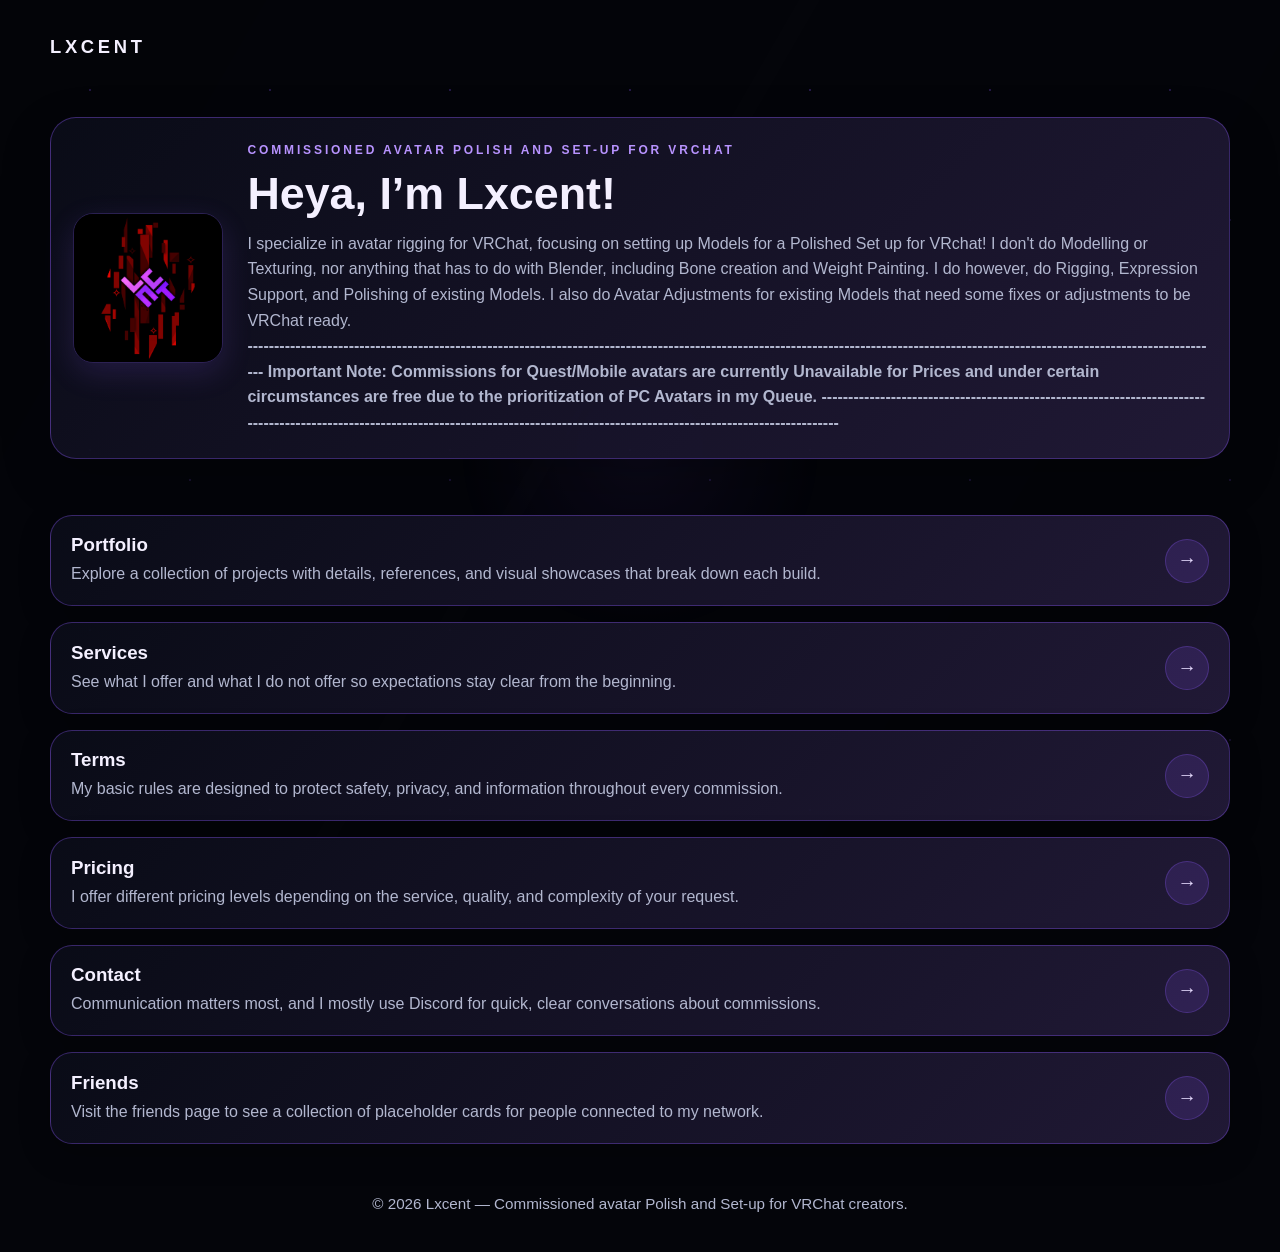
==== commit 694856c6: "changes to the Index Important Note" ====
--- a/index.html
+++ b/index.html
@@ -36,9 +36,12 @@
                 I don't do Modelling or Texturing, nor anything that has to do with Blender, including Bone creation and Weight Painting. I do however, do Rigging, Expression Support, and Polishing of existing Models.
                 I also do Avatar Adjustments for existing Models that need some fixes or adjustments to be VRChat ready.
               </p>
-              <p>
+
+              <p><strong>
+                ---------------------------------------------------------------------------------------------------------------------------------------------------------------------------------------
                 Important Note: Commissions for Quest/Mobile avatars are currently Unavailable for Prices and under certain circumstances are free due to the prioritization of PC Avatars in my Queue.
-              </p>
+                ---------------------------------------------------------------------------------------------------------------------------------------------------------------------------------------
+              </p></strong> 
             </div>
           </div>
         </section>
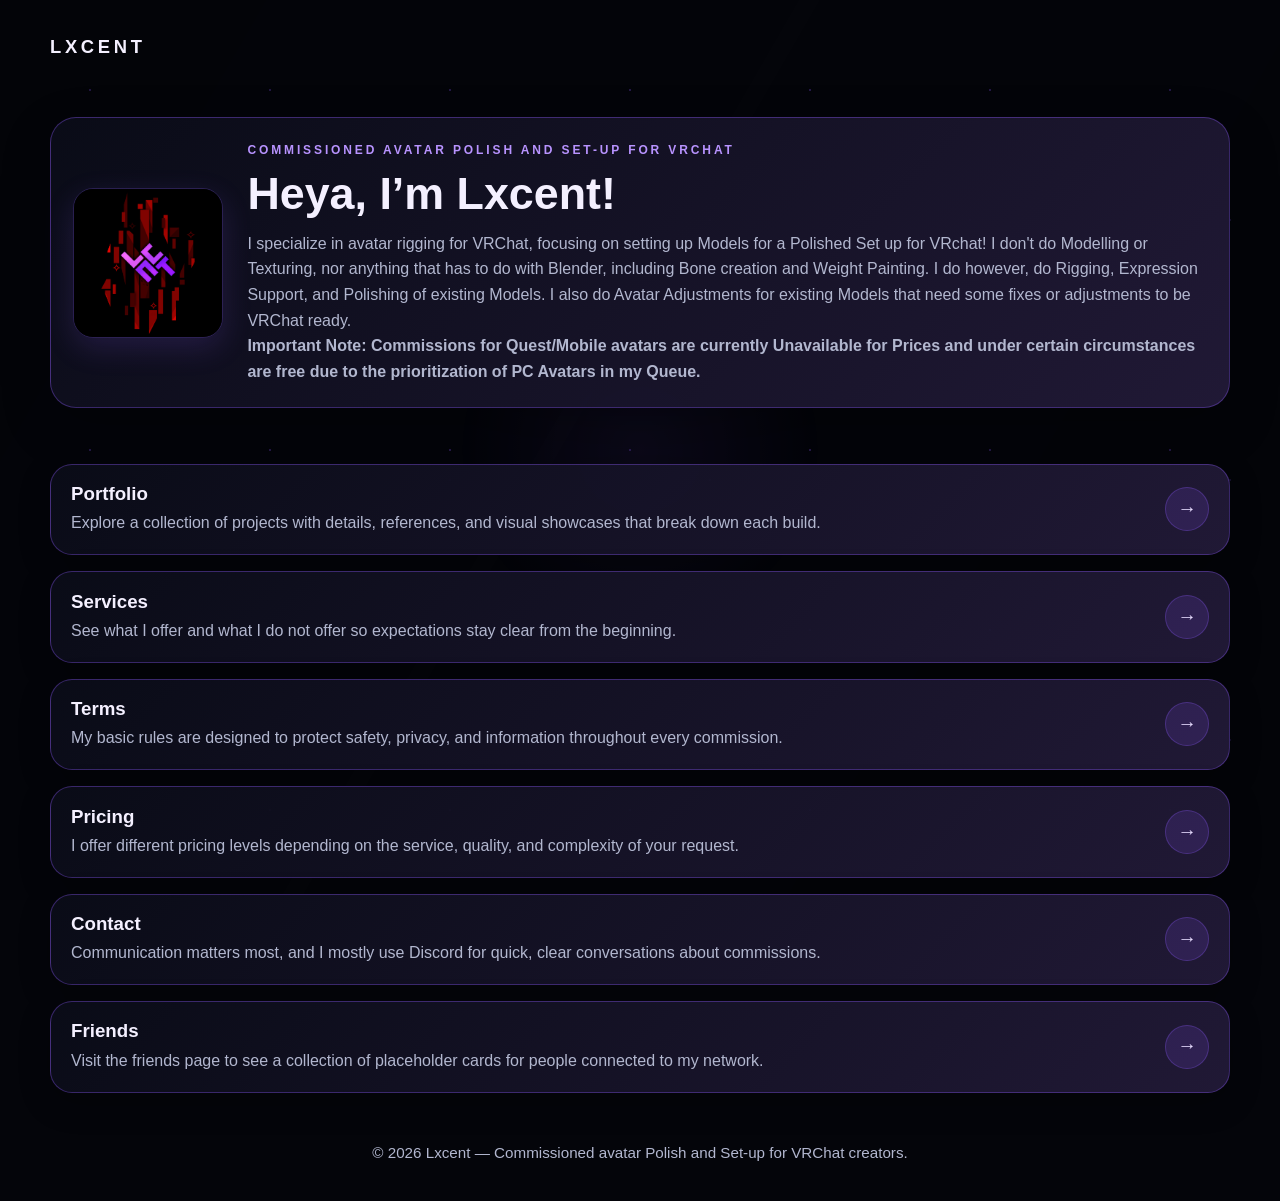
==== commit 01db045f: "changed Index so the text doesnt go outside the box" ====
--- a/index.html
+++ b/index.html
@@ -38,9 +38,7 @@
               </p>
 
               <p><strong>
-                ---------------------------------------------------------------------------------------------------------------------------------------------------------------------------------------
                 Important Note: Commissions for Quest/Mobile avatars are currently Unavailable for Prices and under certain circumstances are free due to the prioritization of PC Avatars in my Queue.
-                ---------------------------------------------------------------------------------------------------------------------------------------------------------------------------------------
               </p></strong> 
             </div>
           </div>
